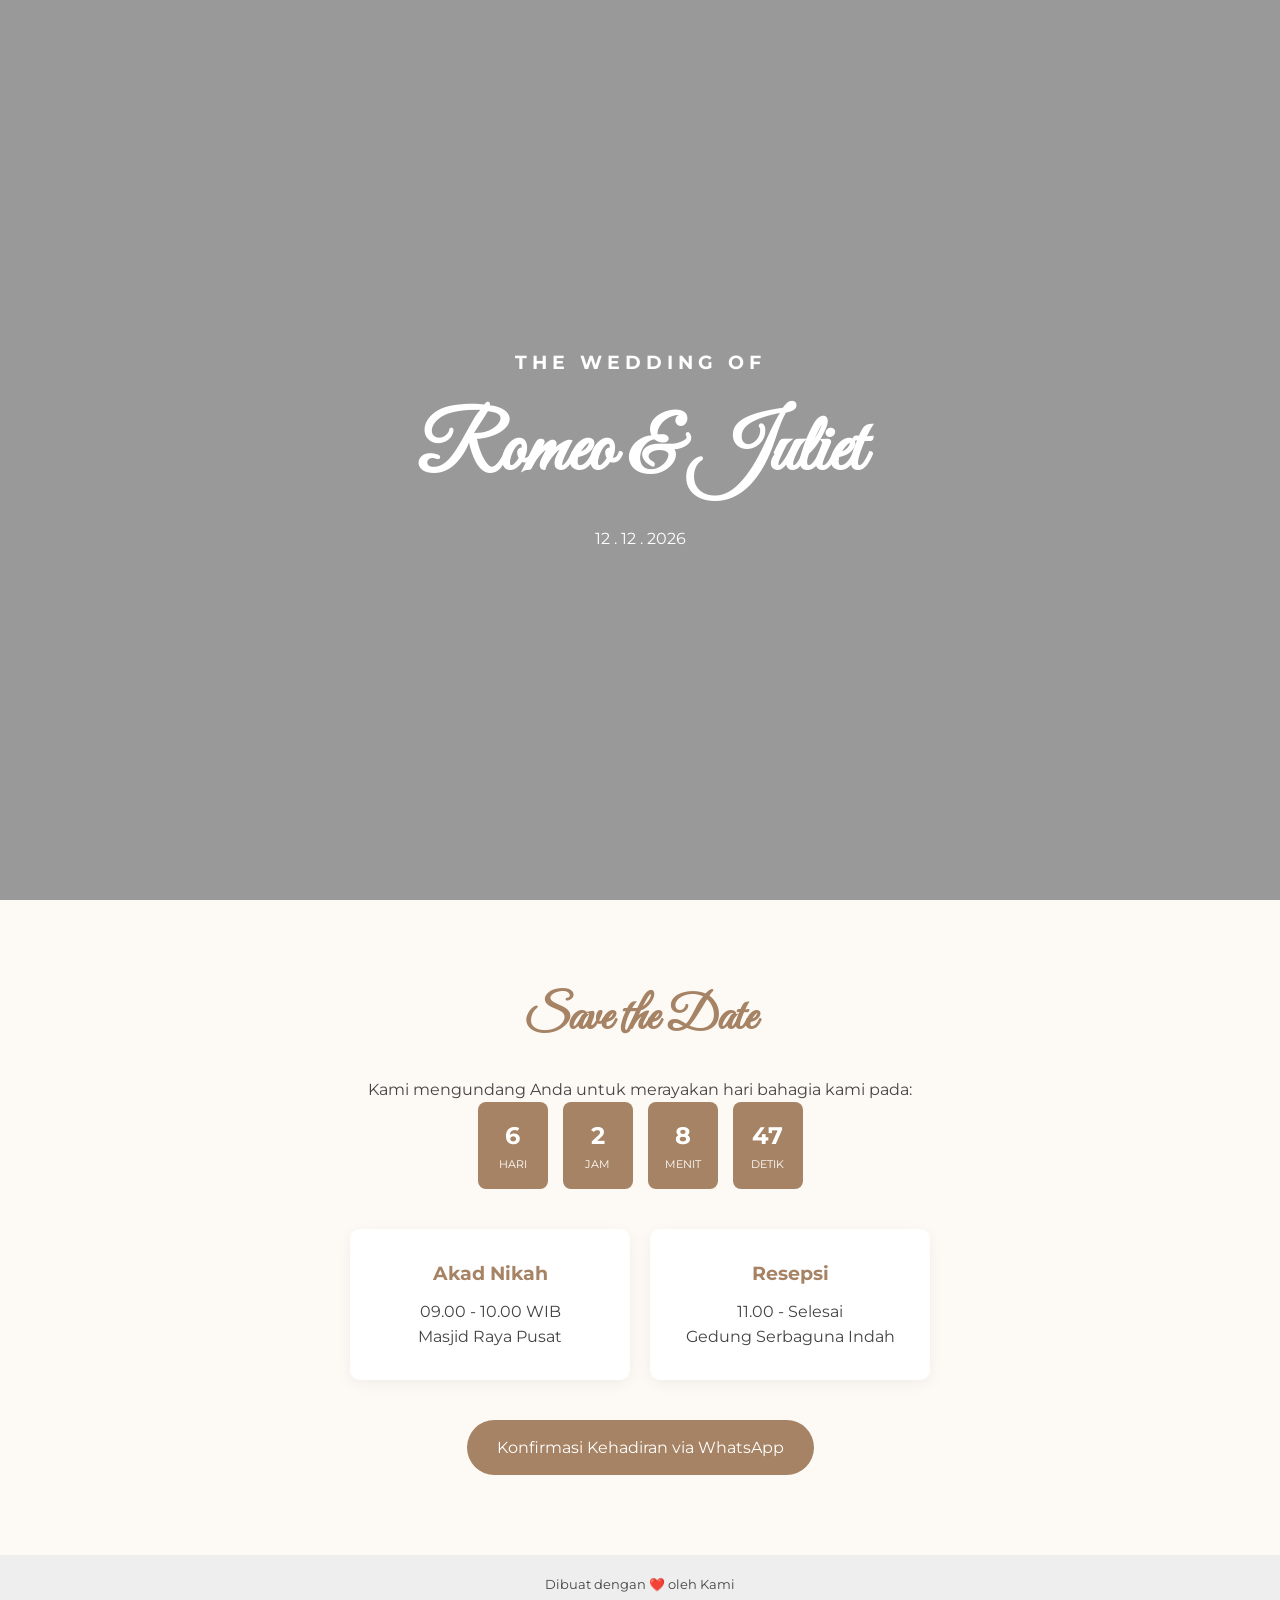
==== desain undangan.html @ 61b6c73e "Add files via upload" ====
<!DOCTYPE html>
<html lang="id">
<head>
    <meta charset="UTF-8">
    <meta name="viewport" content="width=device-width, initial-scale=1.0">
    <title>Undangan Pernikahan - Romeo & Juliet</title>
    <link rel="stylesheet" href="style.css">
    <link href="https://fonts.googleapis.com/css2?family=Great+Vibes&family=Montserrat:wght@300;400&display=swap" rel="stylesheet">
</head>
<body>

    <section class="hero">
        <div class="hero-content">
            <h3>The Wedding of</h3>
            <h1>Romeo & Juliet</h1>
            <p>12 . 12 . 2026</p>
        </div>
    </section>

    <section class="details">
        <h2>Save the Date</h2>
        <p>Kami mengundang Anda untuk merayakan hari bahagia kami pada:</p>
        
        <div id="countdown">
    <div class="countdown-item">
        <span id="days">00</span>
        <p>Hari</p>
    </div>
    <div class="countdown-item">
        <span id="hours">00</span>
        <p>Jam</p>
    </div>
    <div class="countdown-item">
        <span id="minutes">00</span>
        <p>Menit</p>
    </div>
    <div class="countdown-item">
        <span id="seconds">00</span>
        <p>Detik</p>
    </div>
</div>
        <div class="info-grid">
            <div class="card">
                <h3>Akad Nikah</h3>
                <p>09.00 - 10.00 WIB</p>
                <p>Masjid Raya Pusat</p>
            </div>
            <div class="card">
                <h3>Resepsi</h3>
                <p>11.00 - Selesai</p>
                <p>Gedung Serbaguna Indah</p>
            </div>
        </div>

        <a href="https://wa.me/628123456789?text=Halo!%20Saya%20ingin%20konfirmasi%20kehadiran%20di%20acara%20pernikahan%20kalian." class="btn">
    Konfirmasi Kehadiran via WhatsApp
</a>
    </section>

    <footer>
        <p>Dibuat dengan ❤️ oleh Kami</p>
    </footer>
<script>
    // Atur tanggal pernikahan (Tahun, Bulan-1, Tanggal, Jam, Menit)
    const weddingDate = new Date("Dec 12, 2026 09:00:00").getTime();

    const timer = setInterval(function() {
        const now = new Date().getTime();
        const distance = weddingDate - now;

        const days = Math.floor(distance / (1000 * 60 * 60 * 24));
        const hours = Math.floor((distance % (1000 * 60 * 60 * 24)) / (1000 * 60 * 60));
        const minutes = Math.floor((distance % (1000 * 60 * 60)) / (1000 * 60));
        const seconds = Math.floor((distance % (1000 * 60)) / 1000);

        document.getElementById("days").innerHTML = days;
        document.getElementById("hours").innerHTML = hours;
        document.getElementById("minutes").innerHTML = minutes;
        document.getElementById("seconds").innerHTML = seconds;

        if (distance < 0) {
            clearInterval(timer);
            document.getElementById("countdown").innerHTML = "HARI BAHAGIA TELAH TIBA!";
        }
    }, 1000);
</script>
</body>
</html>
---- style.css ----
* {
    margin: 0;
    padding: 0;
    box-sizing: border-box;
}

body {
    font-family: 'Montserrat', sans-serif;
    color: #444;
    line-height: 1.6;
    text-align: center;
}

/* Bagian Atas / Hero */
.hero {
    background: linear-gradient(rgba(0,0,0,0.4), rgba(0,0,0,0.4)), 
                url('https://images.unsplash.com/photo-1519741497674-611481863552?q=80&w=2070') no-repeat center center/cover;
    height: 100vh;
    display: flex;
    align-items: center;
    justify-content: center;
    color: white;
}

.hero h1 {
    font-family: 'Great Vibes', cursive;
    font-size: 5rem;
    margin: 10px 0;
}

.hero h3 {
    text-transform: uppercase;
    letter-spacing: 5px;
}

/* Detail Acara */
.details {
    padding: 80px 20px;
    background-color: #fdfaf6;
}

.details h2 {
    font-family: 'Great Vibes', cursive;
    font-size: 3rem;
    color: #a68364;
    margin-bottom: 20px;
}

.info-grid {
    display: flex;
    justify-content: center;
    gap: 20px;
    flex-wrap: wrap;
    margin: 40px 0;
}

.card {
    background: white;
    padding: 30px;
    border-radius: 10px;
    box-shadow: 0 4px 15px rgba(0,0,0,0.05);
    min-width: 280px;
}

.card h3 {
    color: #a68364;
    margin-bottom: 10px;
}

/* Tombol RSVP */
.btn {
    display: inline-block;
    padding: 15px 30px;
    background-color: #a68364;
    color: white;
    text-decoration: none;
    border-radius: 50px;
    transition: 0.3s;
}

.btn:hover {
    background-color: #8c6d52;
}

footer {
    padding: 20px;
    font-size: 0.8rem;
    background: #eee;
}
#countdown {
    display: flex;
    justify-content: center;
    gap: 15px;
    margin-bottom: 40px;
}

.countdown-item {
    background: #a68364;
    color: white;
    padding: 15px;
    border-radius: 8px;
    min-width: 70px;
}

.countdown-item span {
    font-size: 1.5rem;
    font-weight: bold;
    display: block;
}

.countdown-item p {
    font-size: 0.7rem;
    margin: 0;
    text-transform: uppercase;
}
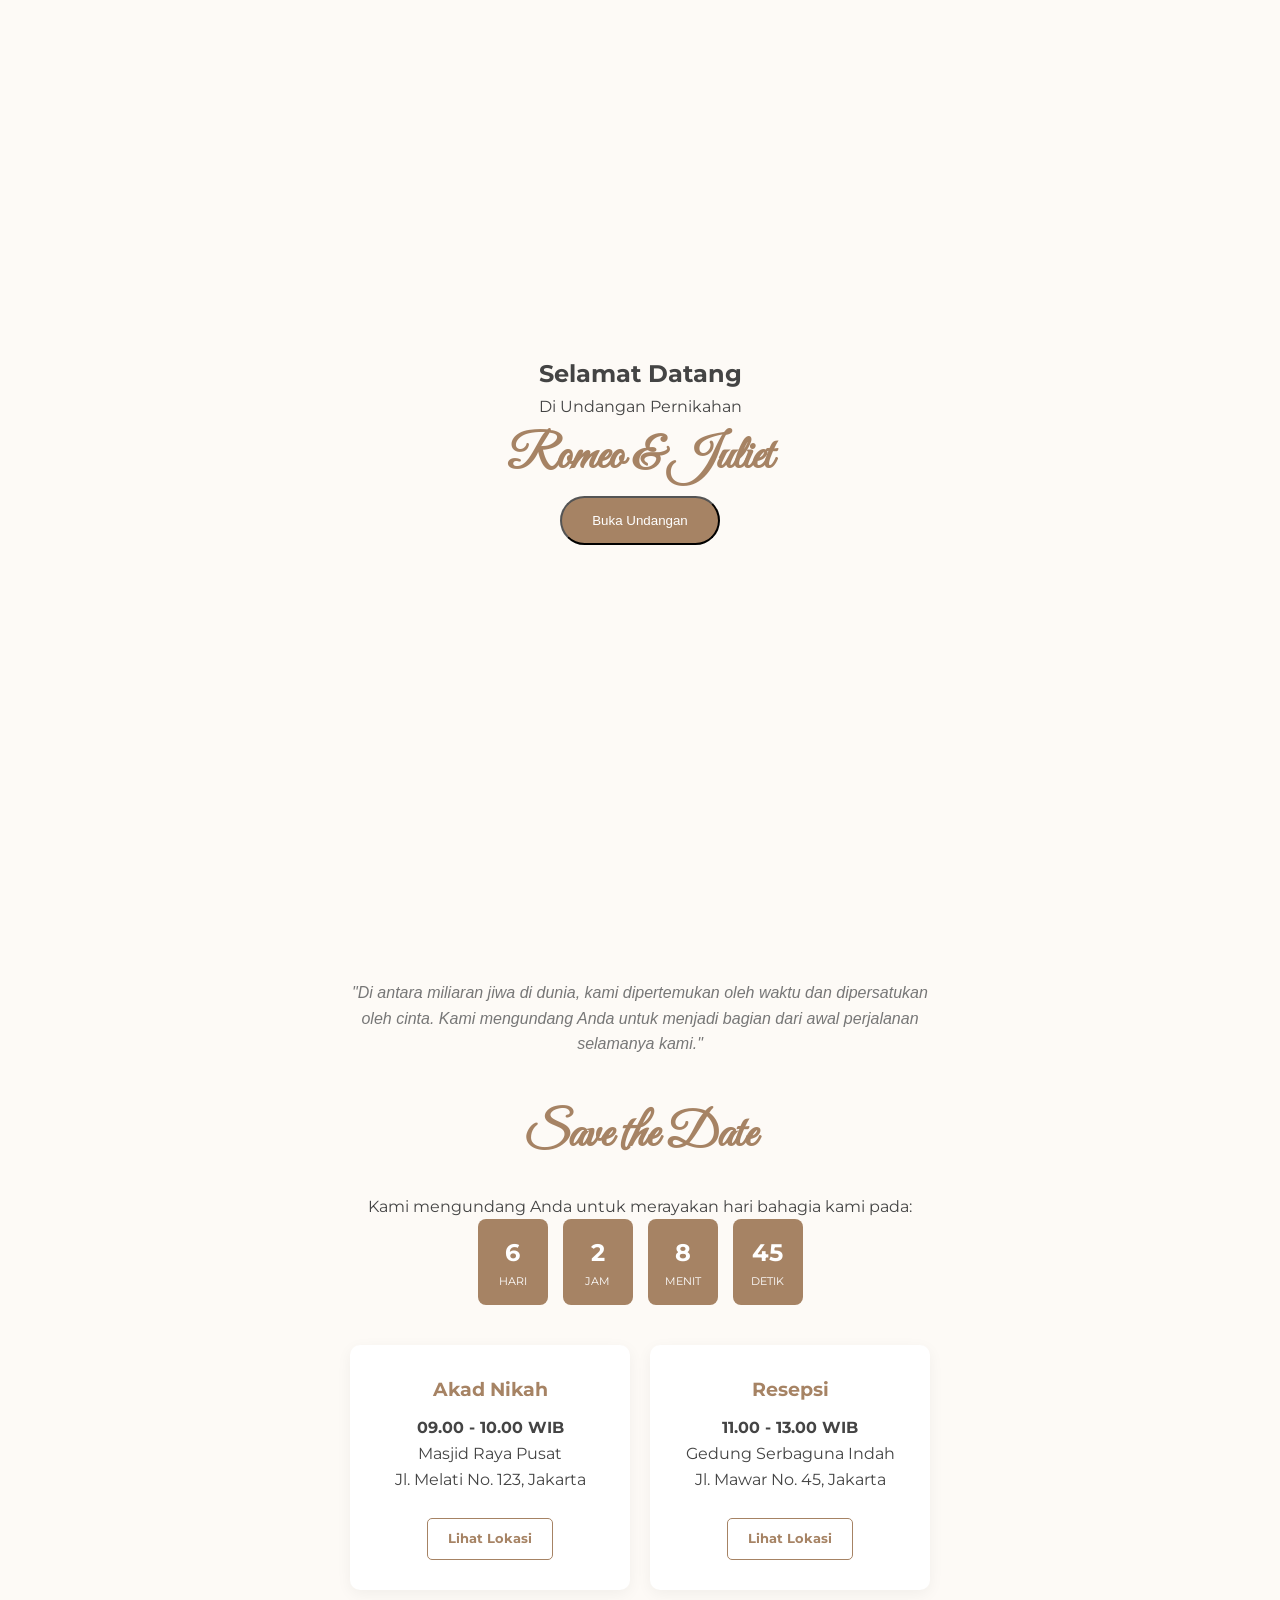
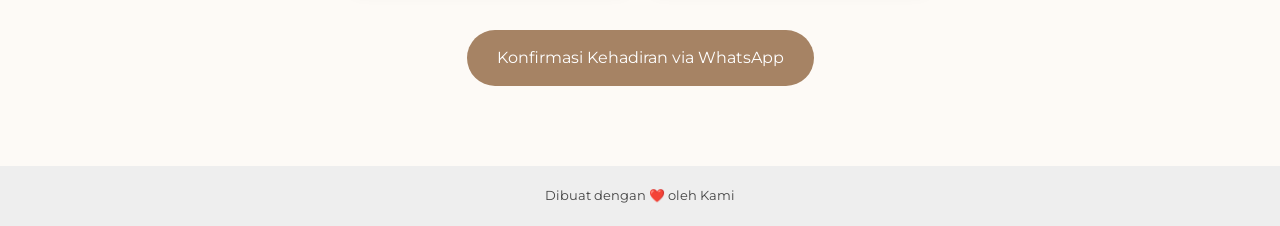
==== commit 2faea41a: "Add files via upload" ====
--- a/desain undangan.html
+++ b/desain undangan.html
@@ -8,7 +8,23 @@
     <link href="https://fonts.googleapis.com/css2?family=Great+Vibes&family=Montserrat:wght@300;400&display=swap" rel="stylesheet">
 </head>
 <body>
+<audio id="weddingSong" loop>
+    <source src="paulyudin-wedding-485932.mp3" type="audio/mpeg">
+    Browser Anda tidak mendukung elemen audio.
+</audio>
 
+<div id="music-control" onclick="toggleMusic()">
+    <span id="music-icon">🎵</span>
+</div>
+
+<div id="overlay">
+    <div class="overlay-content">
+        <h2>Selamat Datang</h2>
+        <p>Di Undangan Pernikahan</p>
+        <h1>Romeo & Juliet</h1>
+        <button class="btn" onclick="startWedding()">Buka Undangan</button>
+    </div>
+</div>
     <section class="hero">
         <div class="hero-content">
             <h3>The Wedding of</h3>
@@ -18,6 +34,9 @@
     </section>
 
     <section class="details">
+        <div class="quotes" style="max-width: 600px; margin: 0 auto 40px; font-style: italic; color: #777;">
+    <p>"Di antara miliaran jiwa di dunia, kami dipertemukan oleh waktu dan dipersatukan oleh cinta. Kami mengundang Anda untuk menjadi bagian dari awal perjalanan selamanya kami."</p>
+</div>
         <h2>Save the Date</h2>
         <p>Kami mengundang Anda untuk merayakan hari bahagia kami pada:</p>
         
@@ -40,17 +59,26 @@
     </div>
 </div>
         <div class="info-grid">
-            <div class="card">
-                <h3>Akad Nikah</h3>
-                <p>09.00 - 10.00 WIB</p>
-                <p>Masjid Raya Pusat</p>
-            </div>
-            <div class="card">
-                <h3>Resepsi</h3>
-                <p>11.00 - Selesai</p>
-                <p>Gedung Serbaguna Indah</p>
-            </div>
-        </div>
+    <div class="card">
+        <h3>Akad Nikah</h3>
+        <p><strong>09.00 - 10.00 WIB</strong></p>
+        <p>Masjid Raya Pusat</p>
+        <p>Jl. Melati No. 123, Jakarta</p>
+        <br>
+        <a href="https://www.google.com/maps/search/?api=1&query=Masjid+Raya+Pusat" 
+           target="_blank" class="btn-small">Lihat Lokasi</a>
+    </div>
+
+    <div class="card">
+        <h3>Resepsi</h3>
+        <p><strong>11.00 - 13.00 WIB</strong></p>
+        <p>Gedung Serbaguna Indah</p>
+        <p>Jl. Mawar No. 45, Jakarta</p>
+        <br>
+        <a href="https://www.google.com/maps/search/?api=1&query=Gedung+Serbaguna+Indah" 
+           target="_blank" class="btn-small">Lihat Lokasi</a>
+    </div>
+</div>
 
         <a href="https://wa.me/628123456789?text=Halo!%20Saya%20ingin%20konfirmasi%20kehadiran%20di%20acara%20pernikahan%20kalian." class="btn">
     Konfirmasi Kehadiran via WhatsApp
@@ -84,5 +112,31 @@
         }
     }, 1000);
 </script>
+<script>
+    const song = document.getElementById("weddingSong");
+    const overlay = document.getElementById("overlay");
+    const icon = document.getElementById("music-icon");
+
+    function startWedding() {
+        // Hilangkan overlay
+        overlay.style.opacity = "0";
+        setTimeout(() => {
+            overlay.style.display = "none";
+        }, 800);
+
+        // Putar musik
+        song.play();
+    }
+
+    function toggleMusic() {
+        if (song.paused) {
+            song.play();
+            icon.innerHTML = "🎵";
+        } else {
+            song.pause();
+            icon.innerHTML = "🔇";
+        }
+    }
+</script>
 </body>
 </html>
--- a/style.css
+++ b/style.css
@@ -68,6 +68,23 @@
 }
 
 /* Tombol RSVP */
+.btn-small {
+    display: inline-block;
+    padding: 10px 20px;
+    background-color: transparent;
+    color: #a68364;
+    border: 1px solid #a68364;
+    text-decoration: none;
+    border-radius: 5px;
+    font-size: 0.8rem;
+    font-weight: bold;
+    transition: 0.3s;
+}
+
+.btn-small:hover {
+    background-color: #a68364;
+    color: white;
+}
 .btn {
     display: inline-block;
     padding: 15px 30px;
@@ -112,4 +129,37 @@
     font-size: 0.7rem;
     margin: 0;
     text-transform: uppercase;
+}
+/* Overlay Pembuka */
+#overlay {
+    position: fixed;
+    top: 0; left: 0; width: 100%; height: 100%;
+    background: #fdfaf6;
+    display: flex; align-items: center; justify-content: center;
+    z-index: 9999;
+    transition: 0.8s;
+}
+
+.overlay-content h1 {
+    font-family: 'Great Vibes', cursive;
+    font-size: 3rem;
+    color: #a68364;
+}
+
+/* Tombol Musik Melayang */
+#music-control {
+    position: fixed;
+    bottom: 20px;
+    right: 20px;
+    width: 50px;
+    height: 50px;
+    background: #a68364;
+    border-radius: 50%;
+    display: flex;
+    align-items: center;
+    justify-content: center;
+    color: white;
+    cursor: pointer;
+    z-index: 1000;
+    box-shadow: 0 4px 10px rgba(0,0,0,0.2);
 }
